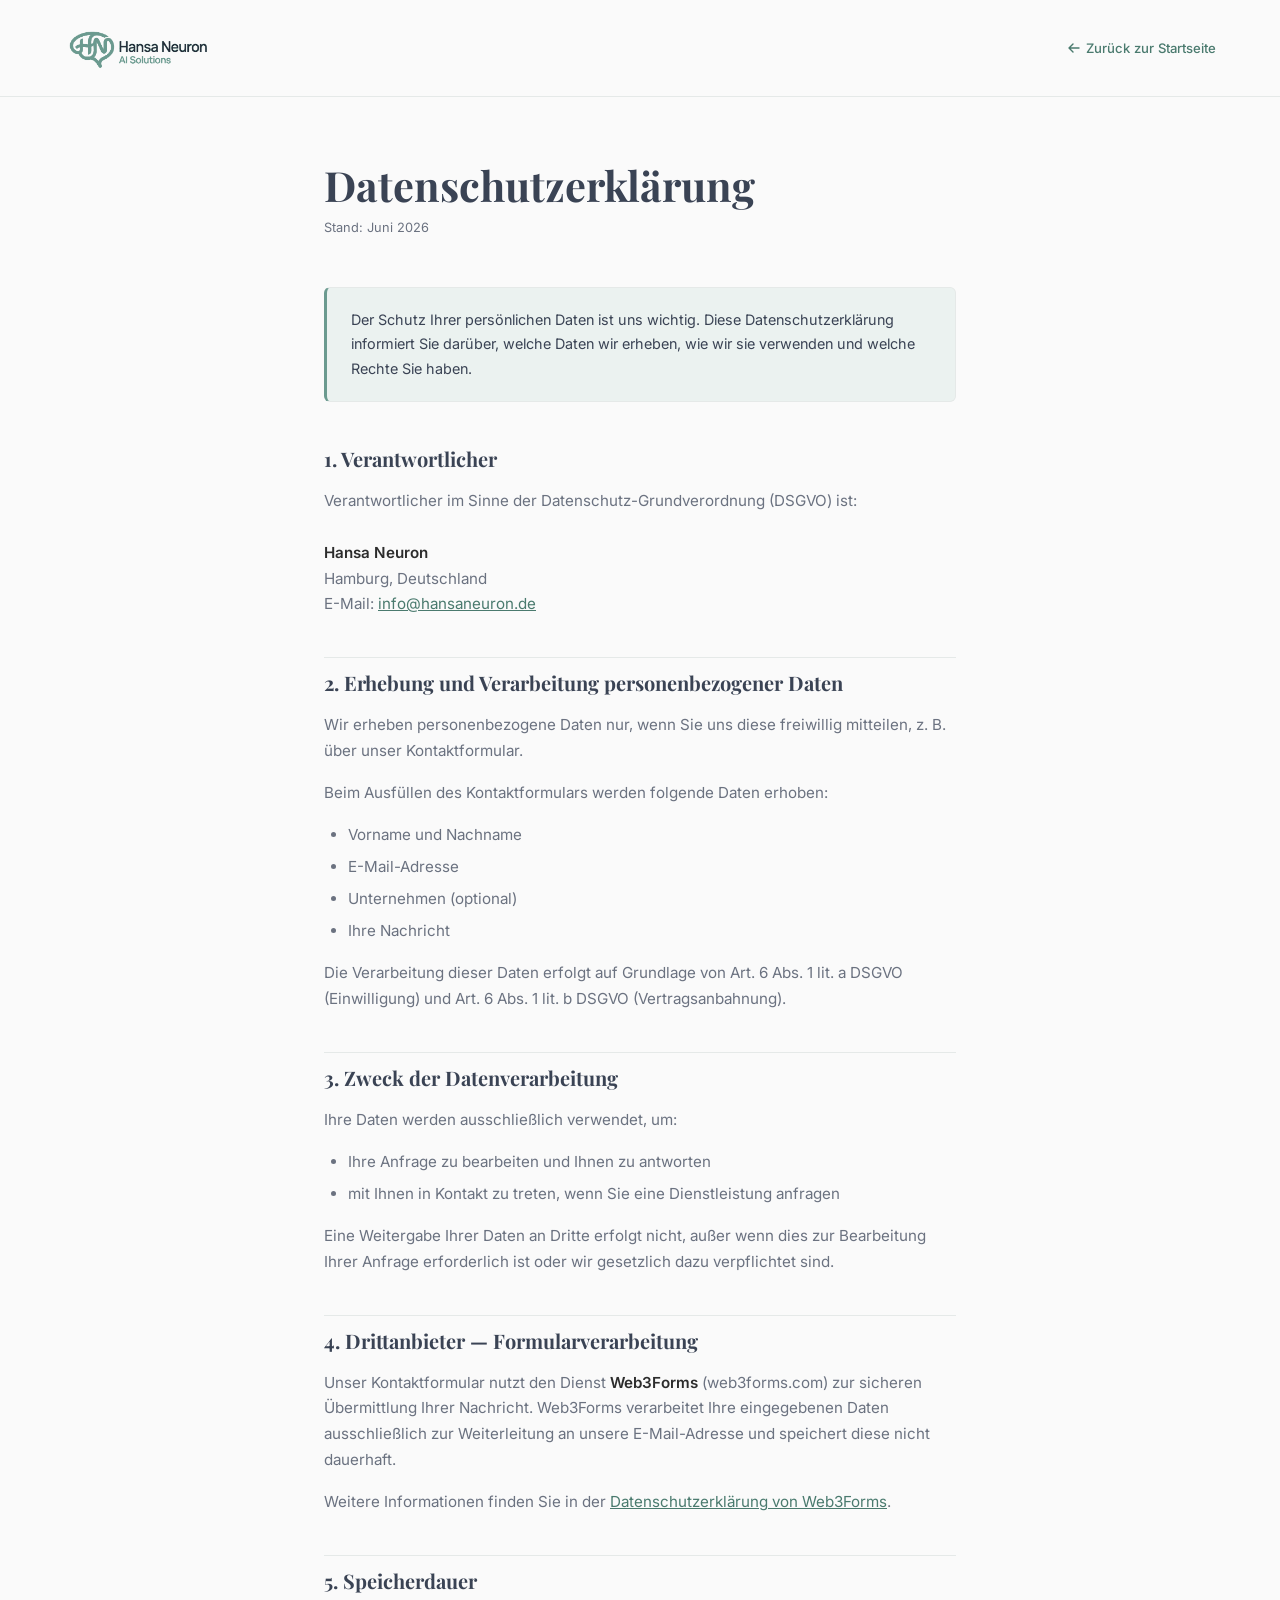
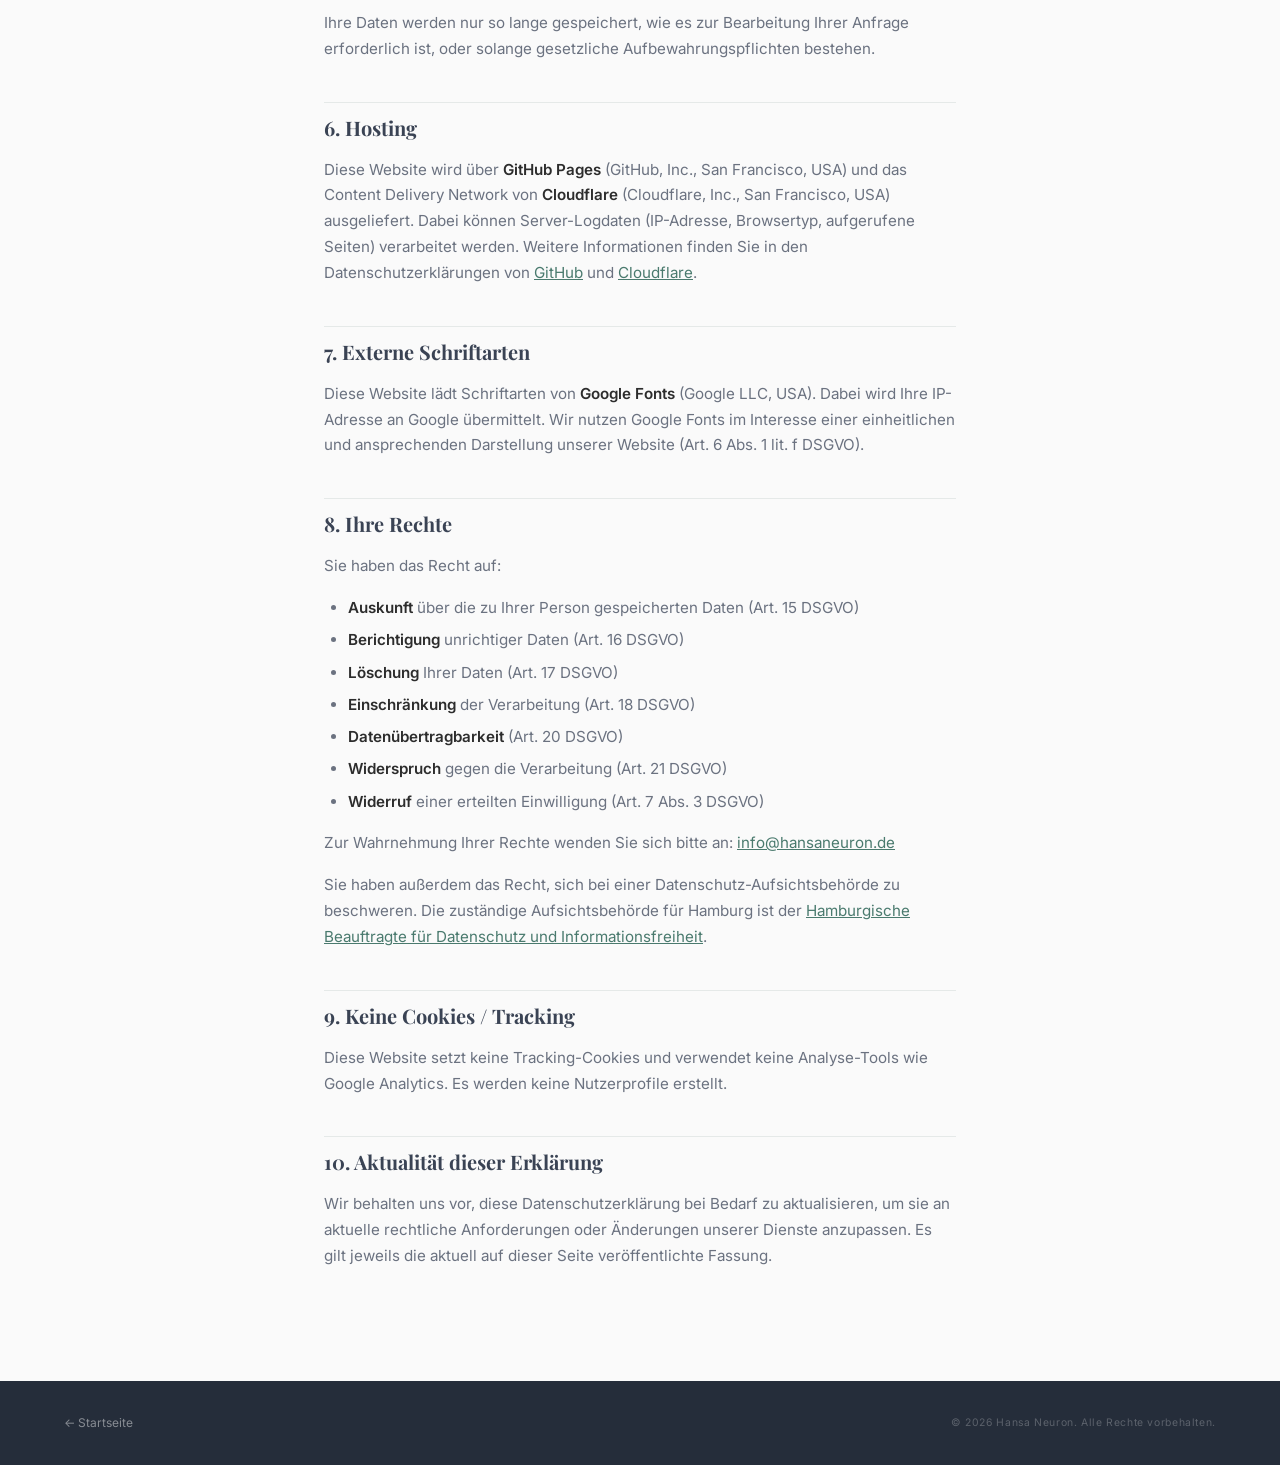
==== datenschutz.html @ 71cb0ec0 "Version 2.0 GDPR Compliance" ====
<!DOCTYPE html>
<html lang="de">
<head>
  <meta charset="UTF-8" />
  <meta name="viewport" content="width=device-width, initial-scale=1.0" />
  <title>Datenschutzerklärung — Hansa Neuron</title>
  <meta name="description" content="Datenschutzerklärung von Hansa Neuron gemäß DSGVO." />
  <link rel="preconnect" href="https://fonts.googleapis.com" />
  <link rel="preconnect" href="https://fonts.gstatic.com" crossorigin />
  <link href="https://fonts.googleapis.com/css2?family=Playfair+Display:ital,wght@0,400;0,700&family=Inter:wght@300;400;500;600&display=swap" rel="stylesheet" />
  <style>
    :root {
      --teal:       #6B9A8F;
      --teal-dark:  #4A7A6E;
      --teal-50:    #EBF2F0;
      --slate:      #3A4354;
      --slate-dark: #252D3A;
      --bg:         #FAFAFA;
      --white:      #FFFFFF;
      --border:     #E5E9E8;
      --text-main:  #2C2C2C;
      --text-muted: #6B7280;
      --ff-display: 'Playfair Display', Georgia, serif;
      --ff-body:    'Inter', system-ui, sans-serif;
    }
    *, *::before, *::after { box-sizing: border-box; margin: 0; padding: 0; }
    html { scroll-behavior: smooth; font-size: 16px; }
    body {
      background: var(--bg);
      color: var(--text-main);
      font-family: var(--ff-body);
      font-weight: 400;
      line-height: 1.7;
    }

    /* Nav */
    nav {
      position: sticky;
      top: 0;
      z-index: 100;
      display: flex;
      align-items: center;
      justify-content: space-between;
      padding: 0.75rem 5vw;
      background: rgba(250,250,250,.97);
      backdrop-filter: blur(8px);
      border-bottom: 1px solid var(--border);
    }
    .nav-logo { display: flex; align-items: center; gap: .75rem; text-decoration: none; }
    .nav-logo-img { height: 72px; width: auto; display: block; }
    .nav-back {
      font-size: .82rem;
      font-weight: 500;
      color: var(--teal-dark);
      text-decoration: none;
      display: inline-flex;
      align-items: center;
      gap: .4rem;
      transition: gap .2s;
    }
    .nav-back:hover { gap: .7rem; }

    /* Main content */
    main {
      max-width: 760px;
      margin: 0 auto;
      padding: 4rem 5vw 6rem;
    }
    .page-title {
      font-family: var(--ff-display);
      font-size: clamp(1.8rem, 4vw, 2.6rem);
      font-weight: 700;
      color: var(--slate);
      line-height: 1.15;
      margin-bottom: .5rem;
    }
    .page-updated {
      font-size: .8rem;
      color: var(--text-muted);
      margin-bottom: 3rem;
    }
    h2 {
      font-family: var(--ff-display);
      font-size: 1.25rem;
      font-weight: 700;
      color: var(--slate);
      margin: 2.5rem 0 .75rem;
      padding-top: .5rem;
      border-top: 1px solid var(--border);
    }
    h2:first-of-type { margin-top: 0; border-top: none; }
    p { margin-bottom: 1rem; color: var(--text-muted); font-size: .95rem; }
    ul { margin: .5rem 0 1rem 1.5rem; color: var(--text-muted); font-size: .95rem; }
    li { margin-bottom: .4rem; }
    a { color: var(--teal-dark); }
    strong { color: var(--text-main); font-weight: 600; }

    /* Info box */
    .info-box {
      background: var(--teal-50);
      border: 1px solid var(--border);
      border-left: 3px solid var(--teal);
      border-radius: 6px;
      padding: 1.25rem 1.5rem;
      margin: 2rem 0;
      font-size: .9rem;
      color: var(--slate);
    }

    /* Footer */
    footer {
      background: var(--slate-dark);
      padding: 2rem 5vw;
      display: flex;
      align-items: center;
      justify-content: space-between;
      flex-wrap: wrap;
      gap: 1rem;
    }
    .footer-copy { font-size: .65rem; letter-spacing: .06em; color: rgba(255,255,255,.25); }
    .footer-link { font-size: .75rem; color: rgba(255,255,255,.45); text-decoration: none; }
    .footer-link:hover { color: #8BB8AE; }
  </style>
</head>
<body>

  <nav>
    <a href="/" class="nav-logo">
      <img src="/assets/HansaNeuron_Logo_transparent.png" alt="Hansa Neuron Logo" class="nav-logo-img" />
    </a>
    <a href="/" class="nav-back">
      <svg width="12" height="12" viewBox="0 0 12 12" fill="none"><path d="M11 6H1M5 2L1 6l4 4" stroke="currentColor" stroke-width="1.4" stroke-linecap="round" stroke-linejoin="round"/></svg>
      Zurück zur Startseite
    </a>
  </nav>

  <main>
    <h1 class="page-title">Datenschutzerklärung</h1>
    <p class="page-updated">Stand: Juni 2026</p>

    <div class="info-box">
      Der Schutz Ihrer persönlichen Daten ist uns wichtig. Diese Datenschutzerklärung informiert Sie darüber, welche Daten wir erheben, wie wir sie verwenden und welche Rechte Sie haben.
    </div>

    <h2>1. Verantwortlicher</h2>
    <p>
      Verantwortlicher im Sinne der Datenschutz-Grundverordnung (DSGVO) ist:<br /><br />
      <strong>Hansa Neuron</strong><br />
      Hamburg, Deutschland<br />
      E-Mail: <a href="mailto:info@hansaneuron.de">info@hansaneuron.de</a>
    </p>

    <h2>2. Erhebung und Verarbeitung personenbezogener Daten</h2>
    <p>Wir erheben personenbezogene Daten nur, wenn Sie uns diese freiwillig mitteilen, z. B. über unser Kontaktformular.</p>
    <p>Beim Ausfüllen des Kontaktformulars werden folgende Daten erhoben:</p>
    <ul>
      <li>Vorname und Nachname</li>
      <li>E-Mail-Adresse</li>
      <li>Unternehmen (optional)</li>
      <li>Ihre Nachricht</li>
    </ul>
    <p>Die Verarbeitung dieser Daten erfolgt auf Grundlage von Art. 6 Abs. 1 lit. a DSGVO (Einwilligung) und Art. 6 Abs. 1 lit. b DSGVO (Vertragsanbahnung).</p>

    <h2>3. Zweck der Datenverarbeitung</h2>
    <p>Ihre Daten werden ausschließlich verwendet, um:</p>
    <ul>
      <li>Ihre Anfrage zu bearbeiten und Ihnen zu antworten</li>
      <li>mit Ihnen in Kontakt zu treten, wenn Sie eine Dienstleistung anfragen</li>
    </ul>
    <p>Eine Weitergabe Ihrer Daten an Dritte erfolgt nicht, außer wenn dies zur Bearbeitung Ihrer Anfrage erforderlich ist oder wir gesetzlich dazu verpflichtet sind.</p>

    <h2>4. Drittanbieter — Formularverarbeitung</h2>
    <p>Unser Kontaktformular nutzt den Dienst <strong>Web3Forms</strong> (web3forms.com) zur sicheren Übermittlung Ihrer Nachricht. Web3Forms verarbeitet Ihre eingegebenen Daten ausschließlich zur Weiterleitung an unsere E-Mail-Adresse und speichert diese nicht dauerhaft.</p>
    <p>Weitere Informationen finden Sie in der <a href="https://web3forms.com/privacy" target="_blank" rel="noopener">Datenschutzerklärung von Web3Forms</a>.</p>

    <h2>5. Speicherdauer</h2>
    <p>Ihre Daten werden nur so lange gespeichert, wie es zur Bearbeitung Ihrer Anfrage erforderlich ist, oder solange gesetzliche Aufbewahrungspflichten bestehen.</p>

    <h2>6. Hosting</h2>
    <p>Diese Website wird über <strong>GitHub Pages</strong> (GitHub, Inc., San Francisco, USA) und das Content Delivery Network von <strong>Cloudflare</strong> (Cloudflare, Inc., San Francisco, USA) ausgeliefert. Dabei können Server-Logdaten (IP-Adresse, Browsertyp, aufgerufene Seiten) verarbeitet werden. Weitere Informationen finden Sie in den Datenschutzerklärungen von <a href="https://docs.github.com/en/site-policy/privacy-policies/github-general-privacy-statement" target="_blank" rel="noopener">GitHub</a> und <a href="https://www.cloudflare.com/de-de/privacypolicy/" target="_blank" rel="noopener">Cloudflare</a>.</p>

    <h2>7. Externe Schriftarten</h2>
    <p>Diese Website lädt Schriftarten von <strong>Google Fonts</strong> (Google LLC, USA). Dabei wird Ihre IP-Adresse an Google übermittelt. Wir nutzen Google Fonts im Interesse einer einheitlichen und ansprechenden Darstellung unserer Website (Art. 6 Abs. 1 lit. f DSGVO).</p>

    <h2>8. Ihre Rechte</h2>
    <p>Sie haben das Recht auf:</p>
    <ul>
      <li><strong>Auskunft</strong> über die zu Ihrer Person gespeicherten Daten (Art. 15 DSGVO)</li>
      <li><strong>Berichtigung</strong> unrichtiger Daten (Art. 16 DSGVO)</li>
      <li><strong>Löschung</strong> Ihrer Daten (Art. 17 DSGVO)</li>
      <li><strong>Einschränkung</strong> der Verarbeitung (Art. 18 DSGVO)</li>
      <li><strong>Datenübertragbarkeit</strong> (Art. 20 DSGVO)</li>
      <li><strong>Widerspruch</strong> gegen die Verarbeitung (Art. 21 DSGVO)</li>
      <li><strong>Widerruf</strong> einer erteilten Einwilligung (Art. 7 Abs. 3 DSGVO)</li>
    </ul>
    <p>Zur Wahrnehmung Ihrer Rechte wenden Sie sich bitte an: <a href="mailto:info@hansaneuron.de">info@hansaneuron.de</a></p>
    <p>Sie haben außerdem das Recht, sich bei einer Datenschutz-Aufsichtsbehörde zu beschweren. Die zuständige Aufsichtsbehörde für Hamburg ist der <a href="https://datenschutz.hamburg.de/" target="_blank" rel="noopener">Hamburgische Beauftragte für Datenschutz und Informationsfreiheit</a>.</p>

    <h2>9. Keine Cookies / Tracking</h2>
    <p>Diese Website setzt keine Tracking-Cookies und verwendet keine Analyse-Tools wie Google Analytics. Es werden keine Nutzerprofile erstellt.</p>

    <h2>10. Aktualität dieser Erklärung</h2>
    <p>Wir behalten uns vor, diese Datenschutzerklärung bei Bedarf zu aktualisieren, um sie an aktuelle rechtliche Anforderungen oder Änderungen unserer Dienste anzupassen. Es gilt jeweils die aktuell auf dieser Seite veröffentlichte Fassung.</p>
  </main>

  <footer>
    <a href="/" class="footer-link">← Startseite</a>
    <span class="footer-copy">© 2026 Hansa Neuron. Alle Rechte vorbehalten.</span>
  </footer>

</body>
</html>
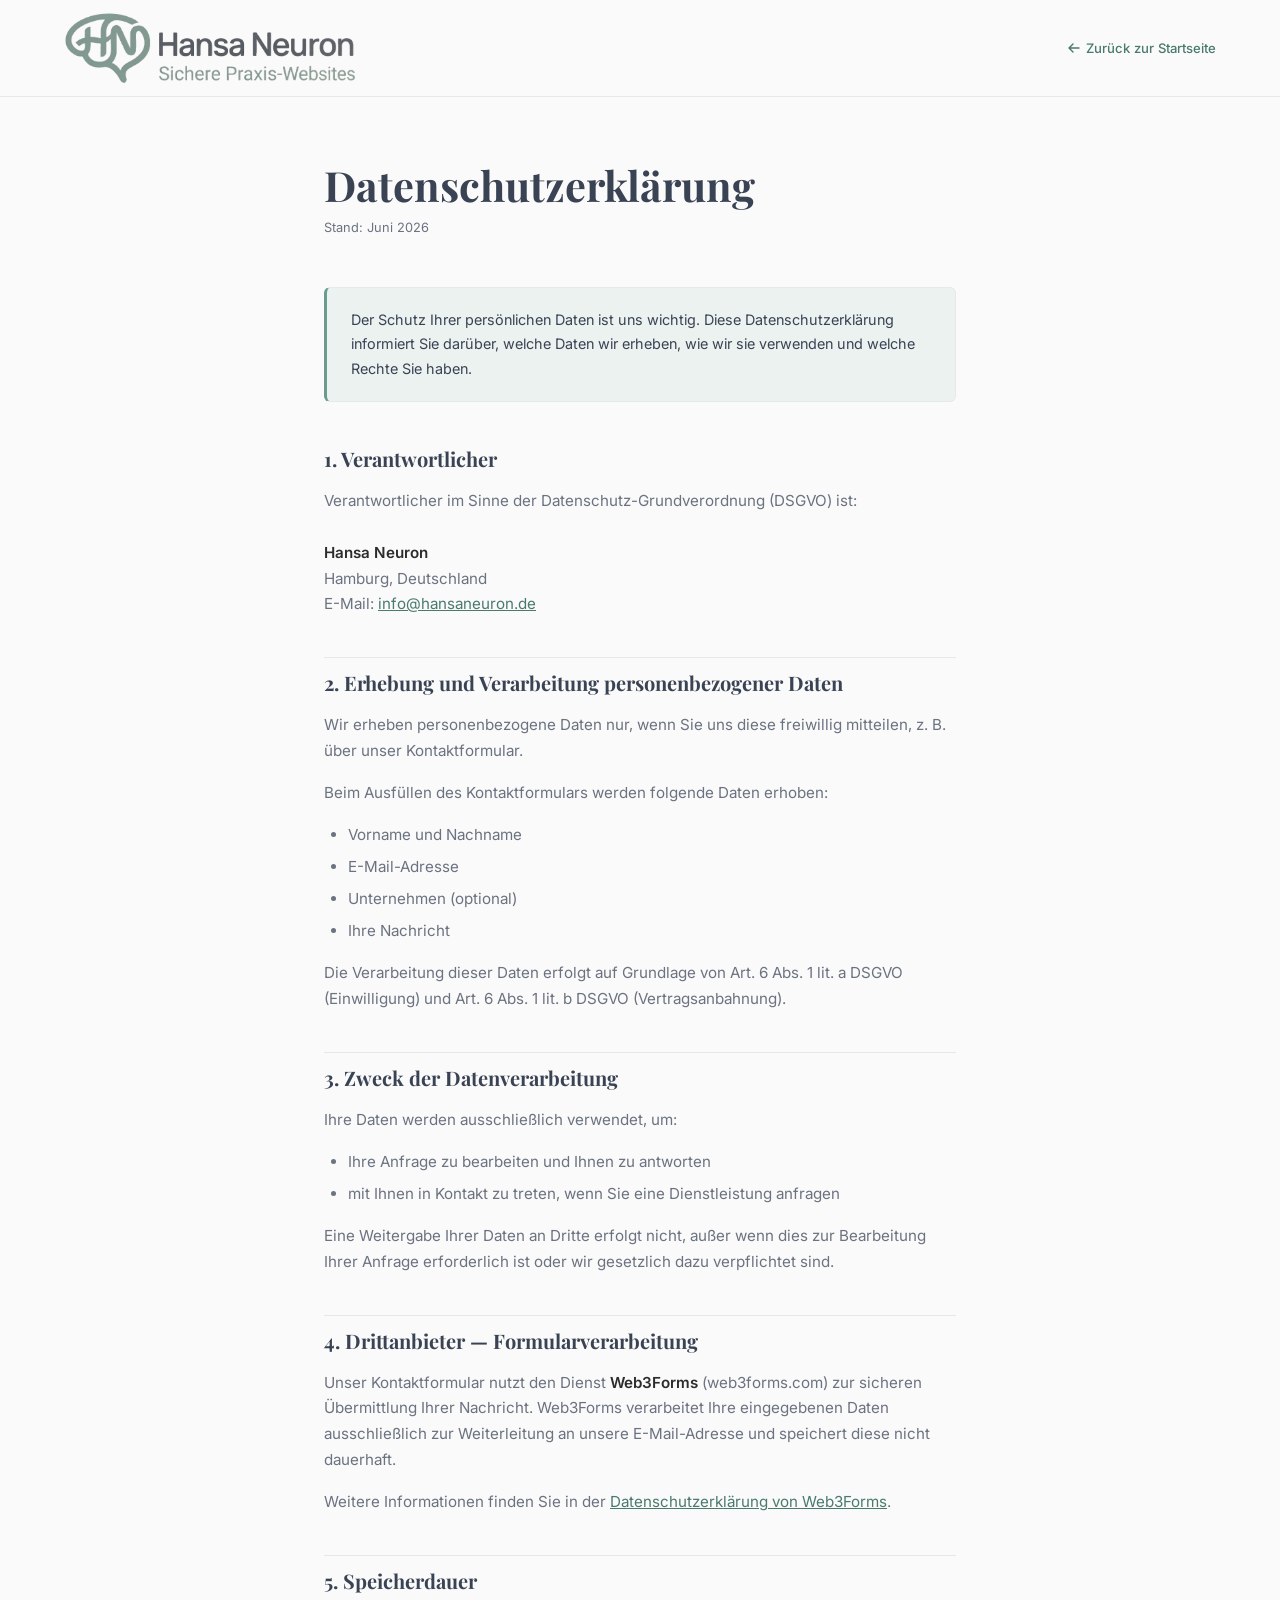
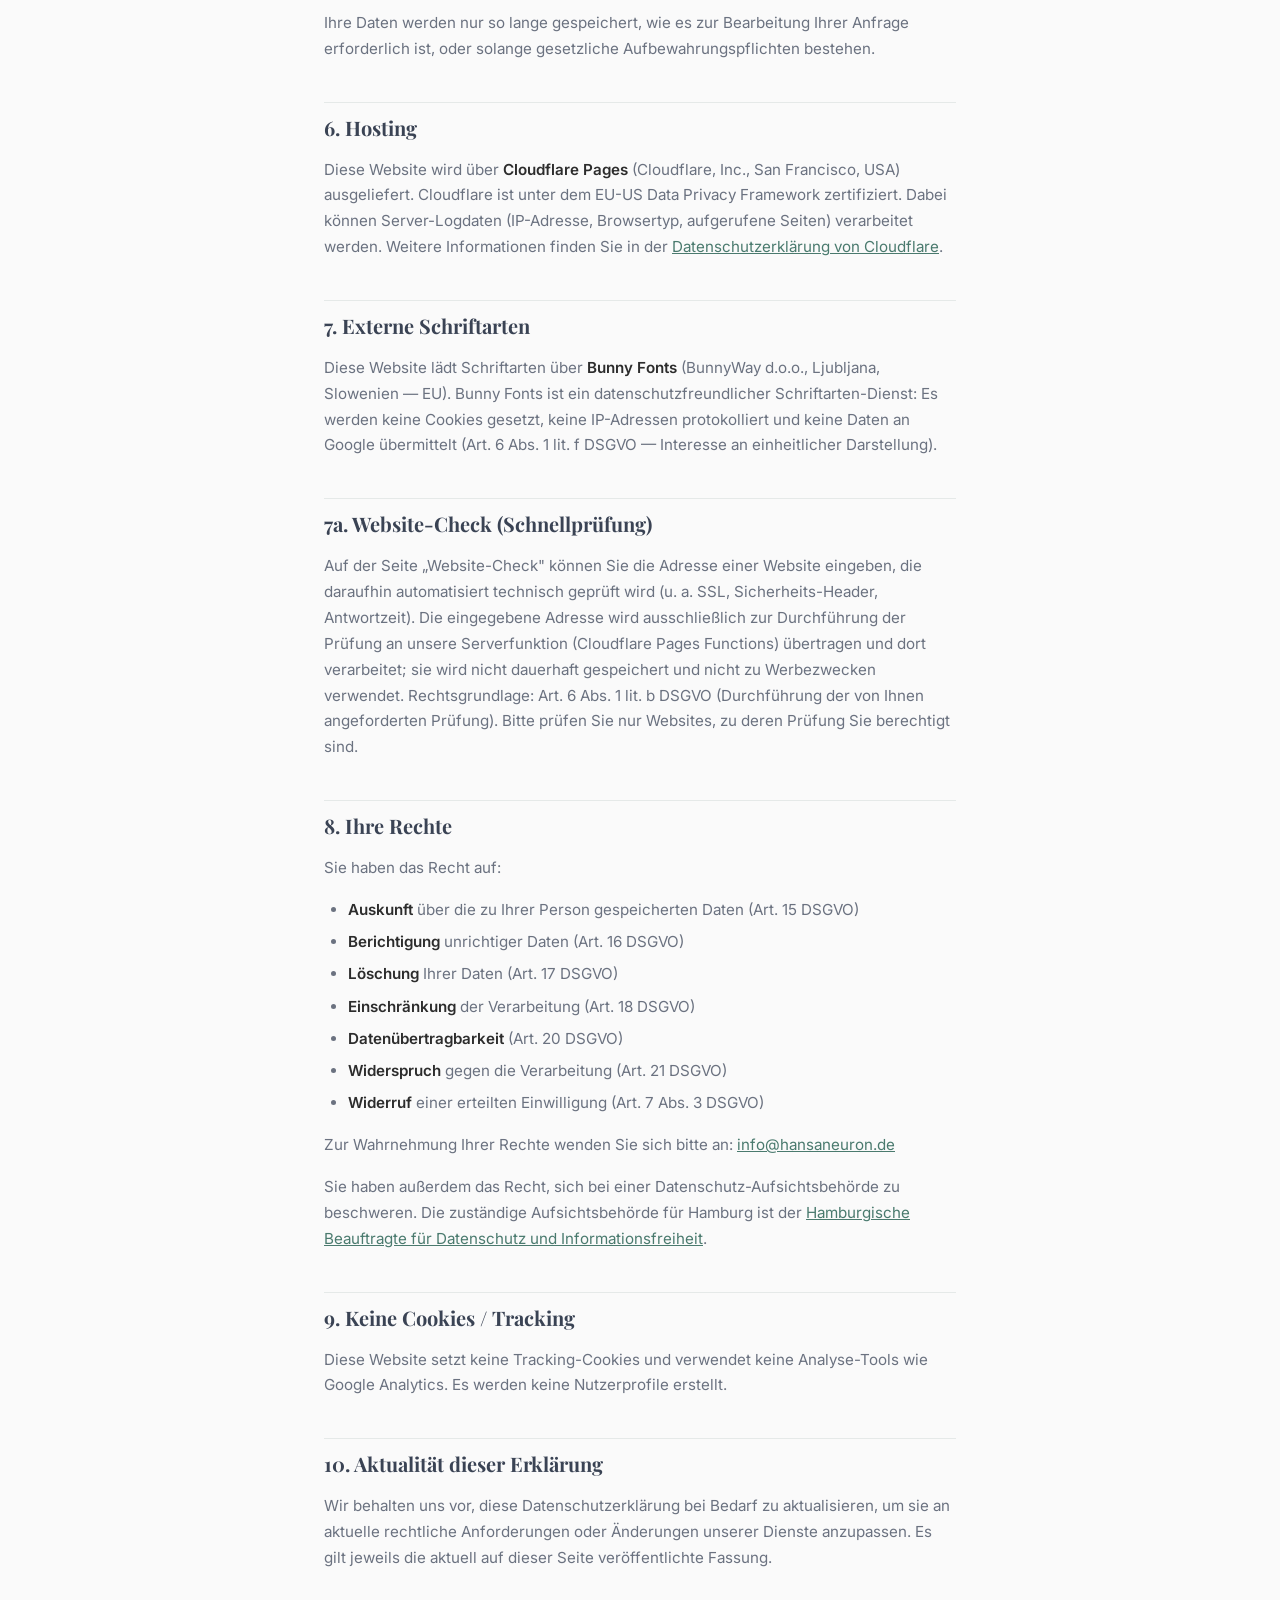
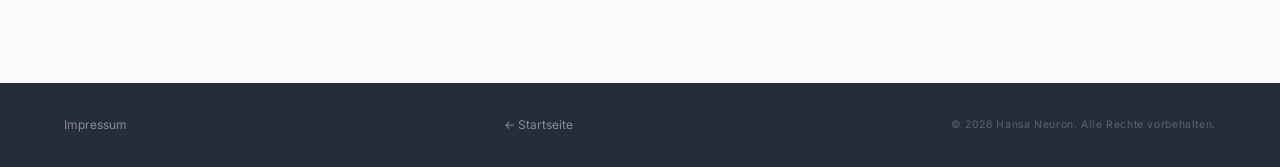
==== commit 87b8853d: "Version 3.0 Temporary Sichere Praxis-Websites page." ====
--- a/datenschutz.html
+++ b/datenschutz.html
@@ -5,9 +5,8 @@
   <meta name="viewport" content="width=device-width, initial-scale=1.0" />
   <title>Datenschutzerklärung — Hansa Neuron</title>
   <meta name="description" content="Datenschutzerklärung von Hansa Neuron gemäß DSGVO." />
-  <link rel="preconnect" href="https://fonts.googleapis.com" />
-  <link rel="preconnect" href="https://fonts.gstatic.com" crossorigin />
-  <link href="https://fonts.googleapis.com/css2?family=Playfair+Display:ital,wght@0,400;0,700&family=Inter:wght@300;400;500;600&display=swap" rel="stylesheet" />
+  <link rel="preconnect" href="https://fonts.bunny.net" />
+  <link href="https://fonts.bunny.net/css2?family=Playfair+Display:ital,wght@0,400;0,700&family=Inter:wght@300;400;500;600&display=swap" rel="stylesheet" />
   <style>
     :root {
       --teal:       #6B9A8F;
@@ -177,10 +176,13 @@
     <p>Ihre Daten werden nur so lange gespeichert, wie es zur Bearbeitung Ihrer Anfrage erforderlich ist, oder solange gesetzliche Aufbewahrungspflichten bestehen.</p>
 
     <h2>6. Hosting</h2>
-    <p>Diese Website wird über <strong>GitHub Pages</strong> (GitHub, Inc., San Francisco, USA) und das Content Delivery Network von <strong>Cloudflare</strong> (Cloudflare, Inc., San Francisco, USA) ausgeliefert. Dabei können Server-Logdaten (IP-Adresse, Browsertyp, aufgerufene Seiten) verarbeitet werden. Weitere Informationen finden Sie in den Datenschutzerklärungen von <a href="https://docs.github.com/en/site-policy/privacy-policies/github-general-privacy-statement" target="_blank" rel="noopener">GitHub</a> und <a href="https://www.cloudflare.com/de-de/privacypolicy/" target="_blank" rel="noopener">Cloudflare</a>.</p>
+    <p>Diese Website wird über <strong>Cloudflare Pages</strong> (Cloudflare, Inc., San Francisco, USA) ausgeliefert. Cloudflare ist unter dem EU-US Data Privacy Framework zertifiziert. Dabei können Server-Logdaten (IP-Adresse, Browsertyp, aufgerufene Seiten) verarbeitet werden. Weitere Informationen finden Sie in der <a href="https://www.cloudflare.com/de-de/privacypolicy/" target="_blank" rel="noopener">Datenschutzerklärung von Cloudflare</a>.</p>
 
     <h2>7. Externe Schriftarten</h2>
-    <p>Diese Website lädt Schriftarten von <strong>Google Fonts</strong> (Google LLC, USA). Dabei wird Ihre IP-Adresse an Google übermittelt. Wir nutzen Google Fonts im Interesse einer einheitlichen und ansprechenden Darstellung unserer Website (Art. 6 Abs. 1 lit. f DSGVO).</p>
+    <p>Diese Website lädt Schriftarten über <strong>Bunny Fonts</strong> (BunnyWay d.o.o., Ljubljana, Slowenien — EU). Bunny Fonts ist ein datenschutzfreundlicher Schriftarten-Dienst: Es werden keine Cookies gesetzt, keine IP-Adressen protokolliert und keine Daten an Google übermittelt (Art. 6 Abs. 1 lit. f DSGVO — Interesse an einheitlicher Darstellung).</p>
+
+    <h2>7a. Website-Check (Schnellprüfung)</h2>
+    <p>Auf der Seite „Website-Check" können Sie die Adresse einer Website eingeben, die daraufhin automatisiert technisch geprüft wird (u. a. SSL, Sicherheits-Header, Antwortzeit). Die eingegebene Adresse wird ausschließlich zur Durchführung der Prüfung an unsere Serverfunktion (Cloudflare Pages Functions) übertragen und dort verarbeitet; sie wird nicht dauerhaft gespeichert und nicht zu Werbezwecken verwendet. Rechtsgrundlage: Art. 6 Abs. 1 lit. b DSGVO (Durchführung der von Ihnen angeforderten Prüfung). Bitte prüfen Sie nur Websites, zu deren Prüfung Sie berechtigt sind.</p>
 
     <h2>8. Ihre Rechte</h2>
     <p>Sie haben das Recht auf:</p>
@@ -204,6 +206,7 @@
   </main>
 
   <footer>
+    <a href="impressum.html" class="footer-link">Impressum</a>
     <a href="/" class="footer-link">← Startseite</a>
     <span class="footer-copy">© 2026 Hansa Neuron. Alle Rechte vorbehalten.</span>
   </footer>
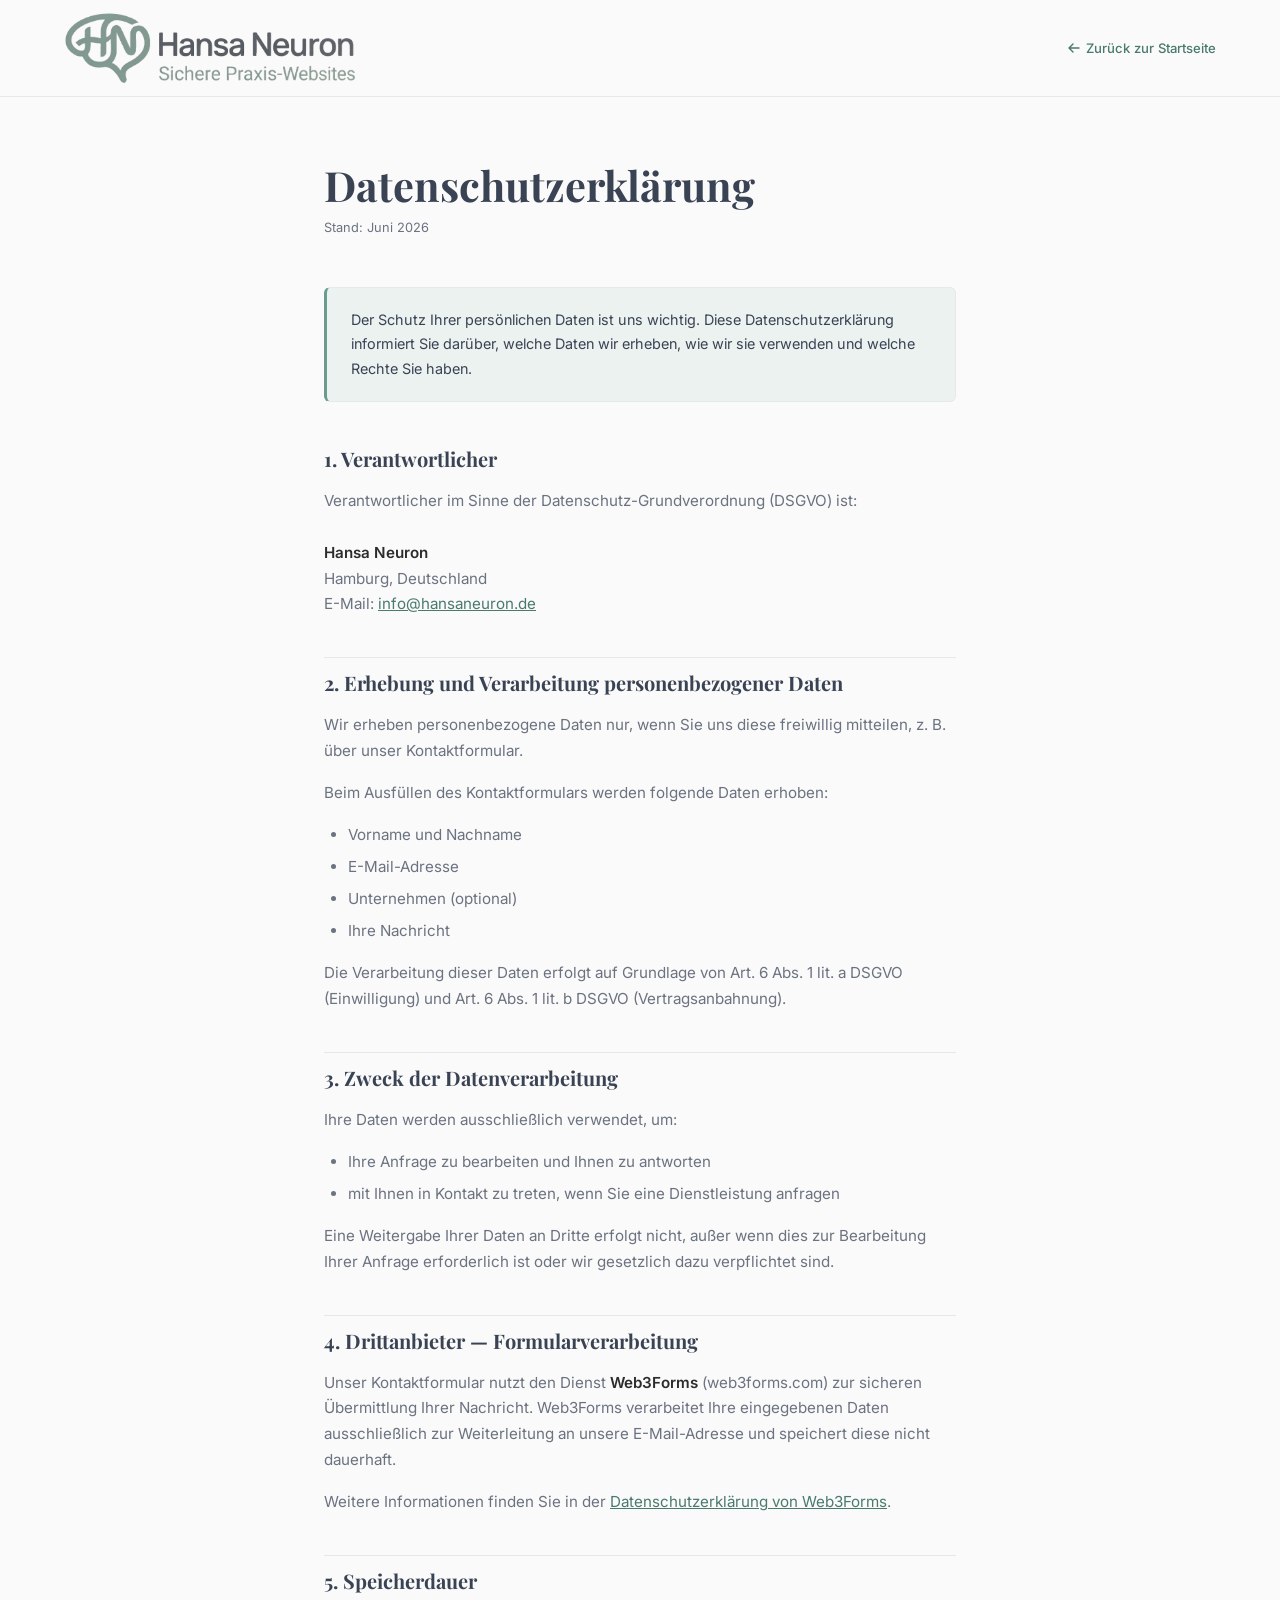
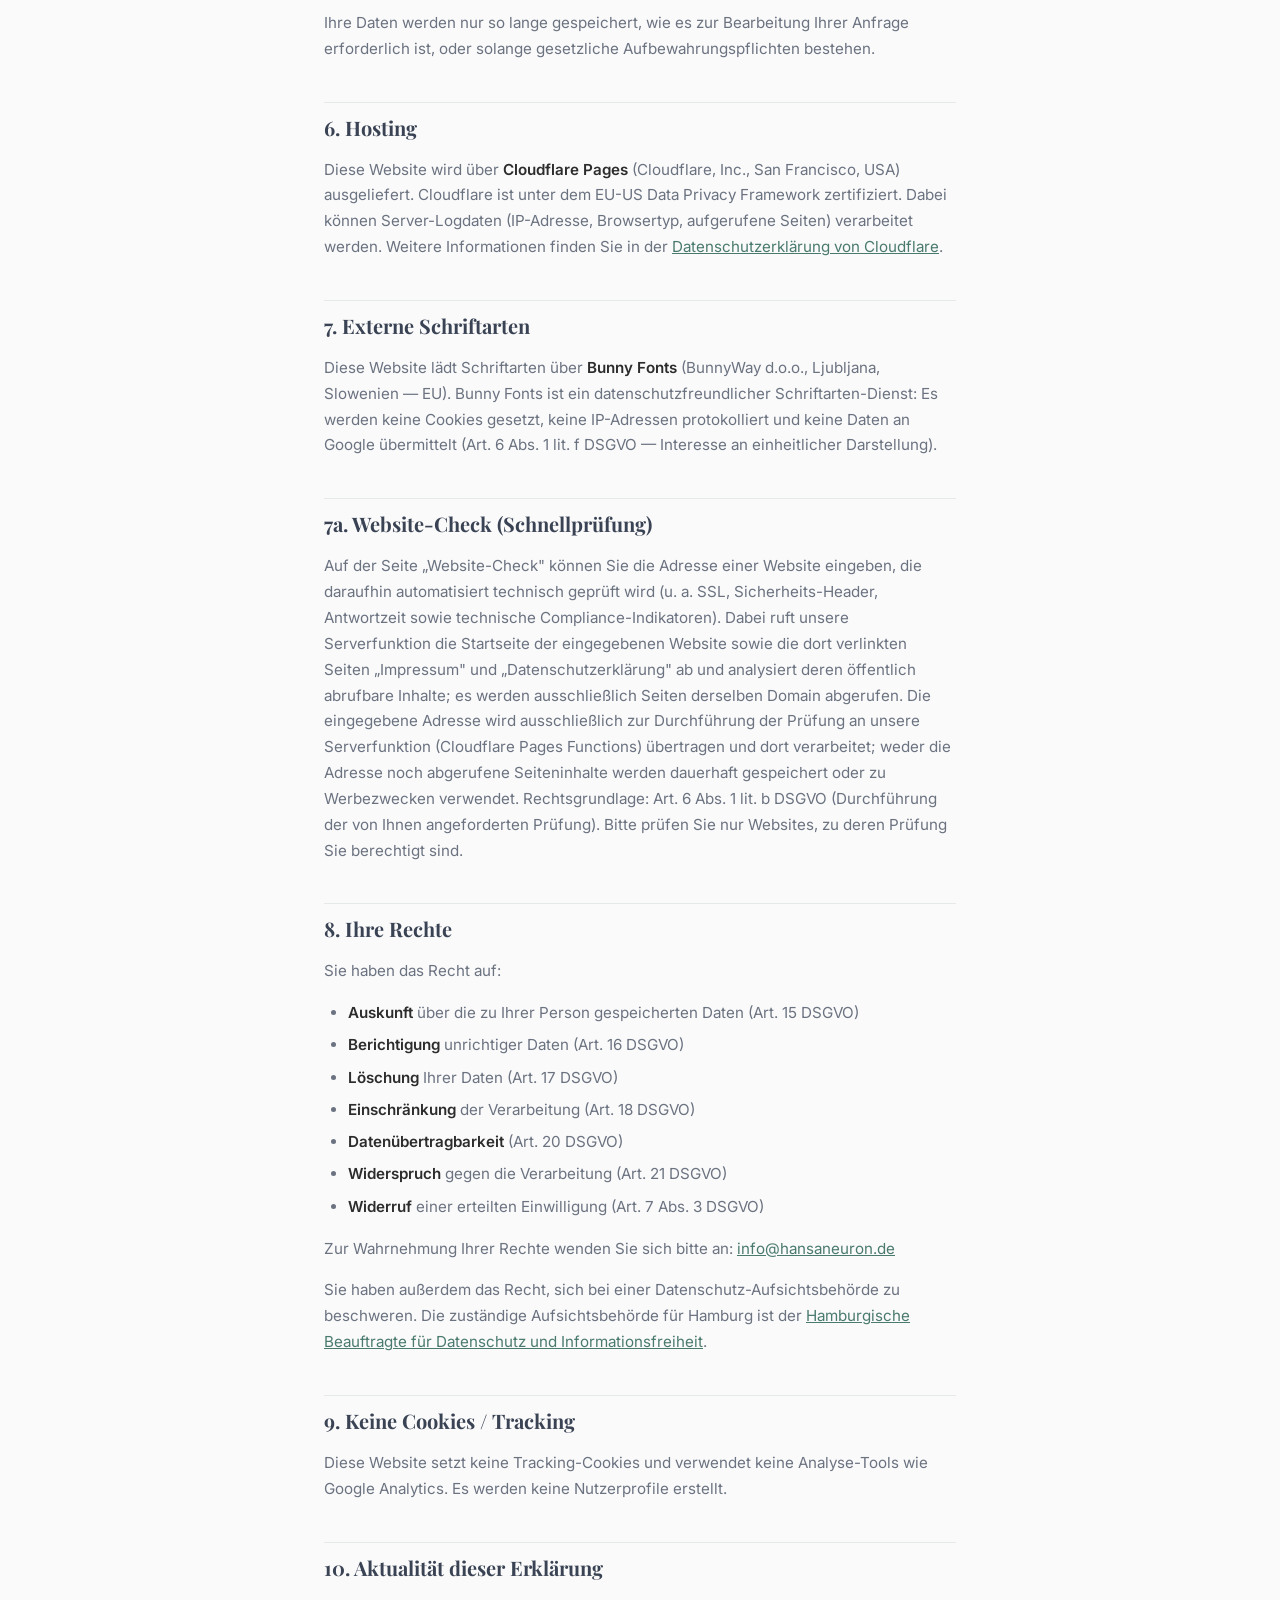
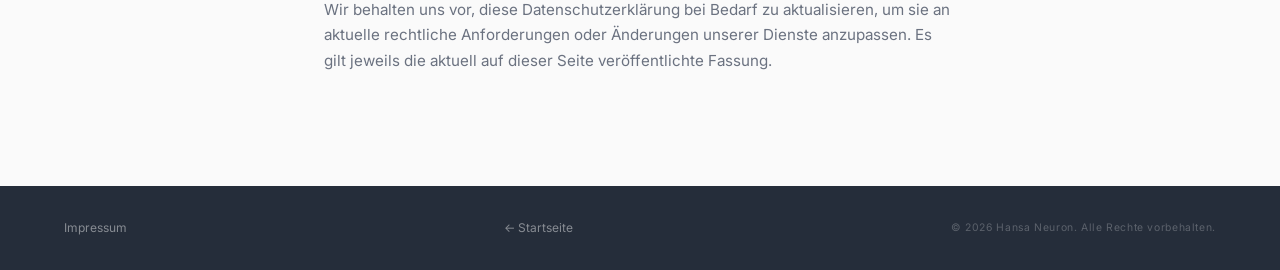
==== commit e24271cb: "Version 3.1 New Compliance Checker!" ====
--- a/datenschutz.html
+++ b/datenschutz.html
@@ -182,7 +182,7 @@
     <p>Diese Website lädt Schriftarten über <strong>Bunny Fonts</strong> (BunnyWay d.o.o., Ljubljana, Slowenien — EU). Bunny Fonts ist ein datenschutzfreundlicher Schriftarten-Dienst: Es werden keine Cookies gesetzt, keine IP-Adressen protokolliert und keine Daten an Google übermittelt (Art. 6 Abs. 1 lit. f DSGVO — Interesse an einheitlicher Darstellung).</p>
 
     <h2>7a. Website-Check (Schnellprüfung)</h2>
-    <p>Auf der Seite „Website-Check" können Sie die Adresse einer Website eingeben, die daraufhin automatisiert technisch geprüft wird (u. a. SSL, Sicherheits-Header, Antwortzeit). Die eingegebene Adresse wird ausschließlich zur Durchführung der Prüfung an unsere Serverfunktion (Cloudflare Pages Functions) übertragen und dort verarbeitet; sie wird nicht dauerhaft gespeichert und nicht zu Werbezwecken verwendet. Rechtsgrundlage: Art. 6 Abs. 1 lit. b DSGVO (Durchführung der von Ihnen angeforderten Prüfung). Bitte prüfen Sie nur Websites, zu deren Prüfung Sie berechtigt sind.</p>
+    <p>Auf der Seite „Website-Check" können Sie die Adresse einer Website eingeben, die daraufhin automatisiert technisch geprüft wird (u. a. SSL, Sicherheits-Header, Antwortzeit sowie technische Compliance-Indikatoren). Dabei ruft unsere Serverfunktion die Startseite der eingegebenen Website sowie die dort verlinkten Seiten „Impressum" und „Datenschutzerklärung" ab und analysiert deren öffentlich abrufbare Inhalte; es werden ausschließlich Seiten derselben Domain abgerufen. Die eingegebene Adresse wird ausschließlich zur Durchführung der Prüfung an unsere Serverfunktion (Cloudflare Pages Functions) übertragen und dort verarbeitet; weder die Adresse noch abgerufene Seiteninhalte werden dauerhaft gespeichert oder zu Werbezwecken verwendet. Rechtsgrundlage: Art. 6 Abs. 1 lit. b DSGVO (Durchführung der von Ihnen angeforderten Prüfung). Bitte prüfen Sie nur Websites, zu deren Prüfung Sie berechtigt sind.</p>
 
     <h2>8. Ihre Rechte</h2>
     <p>Sie haben das Recht auf:</p>
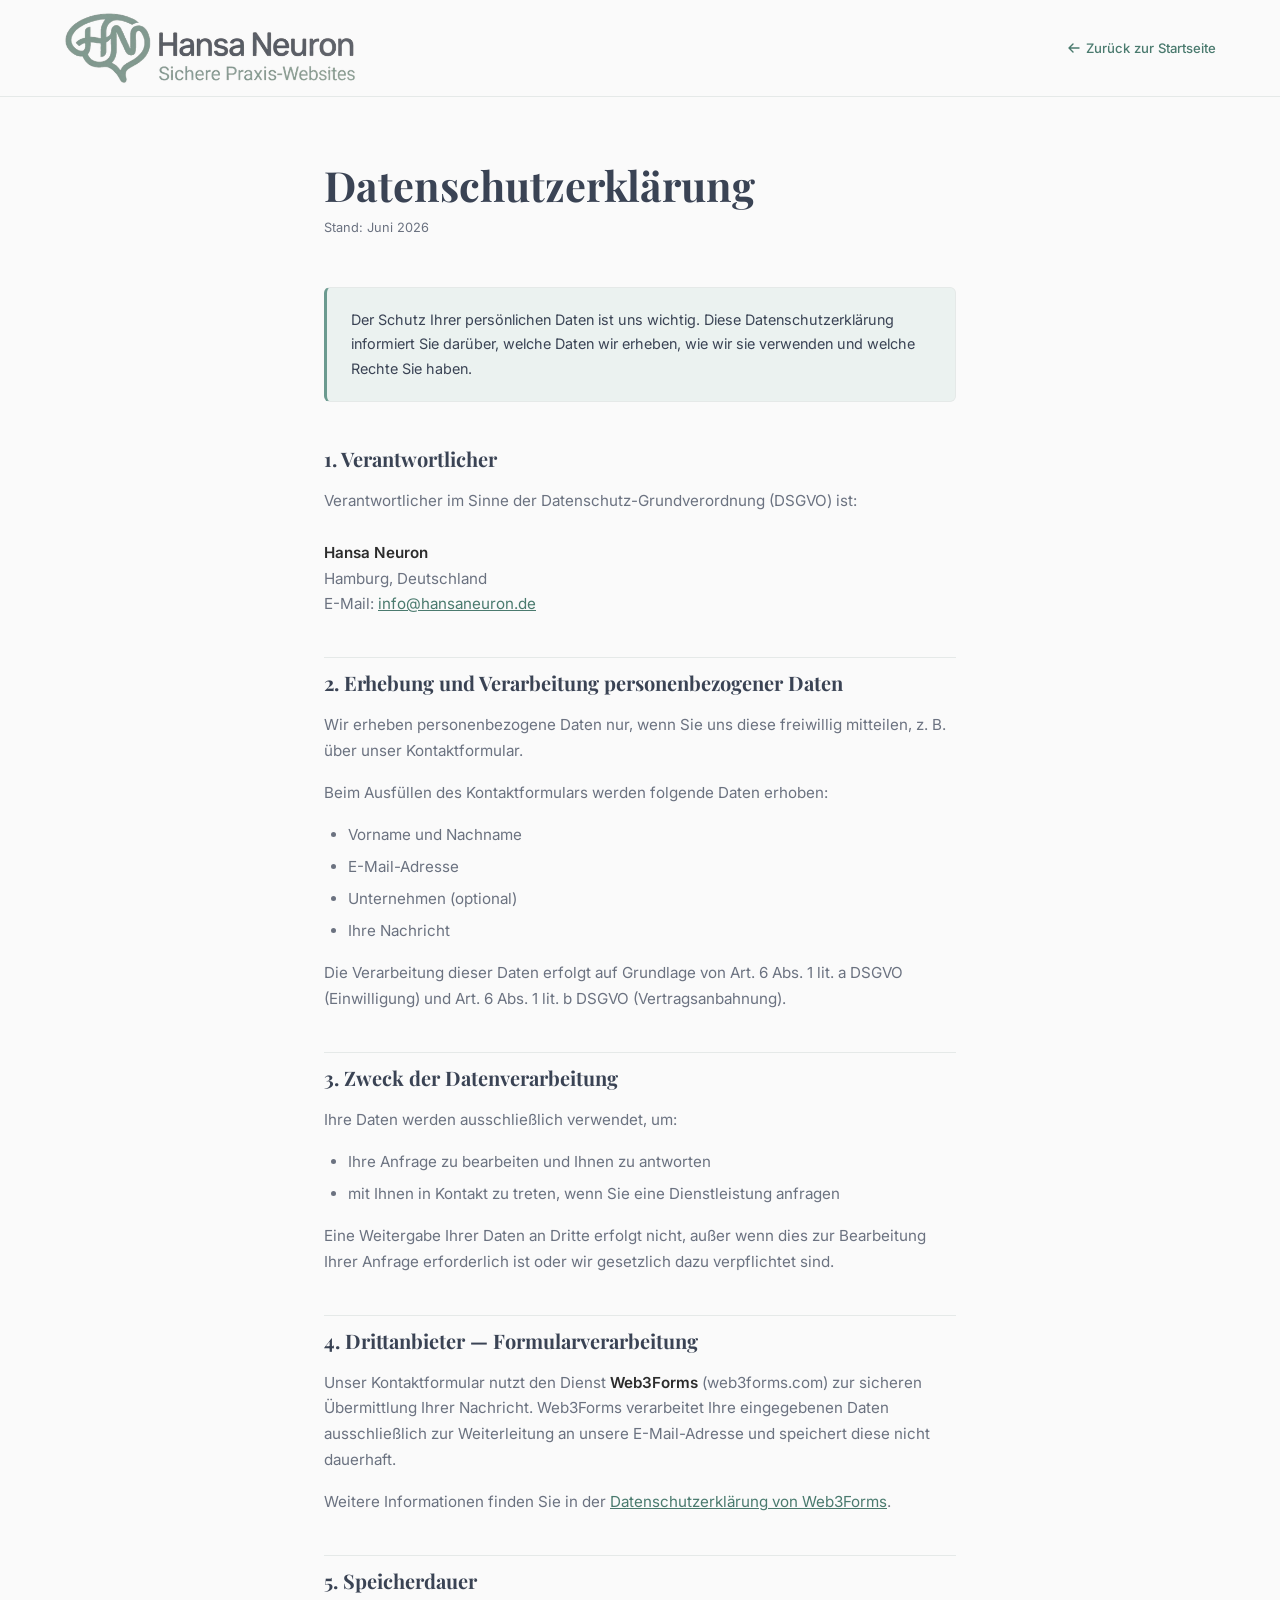
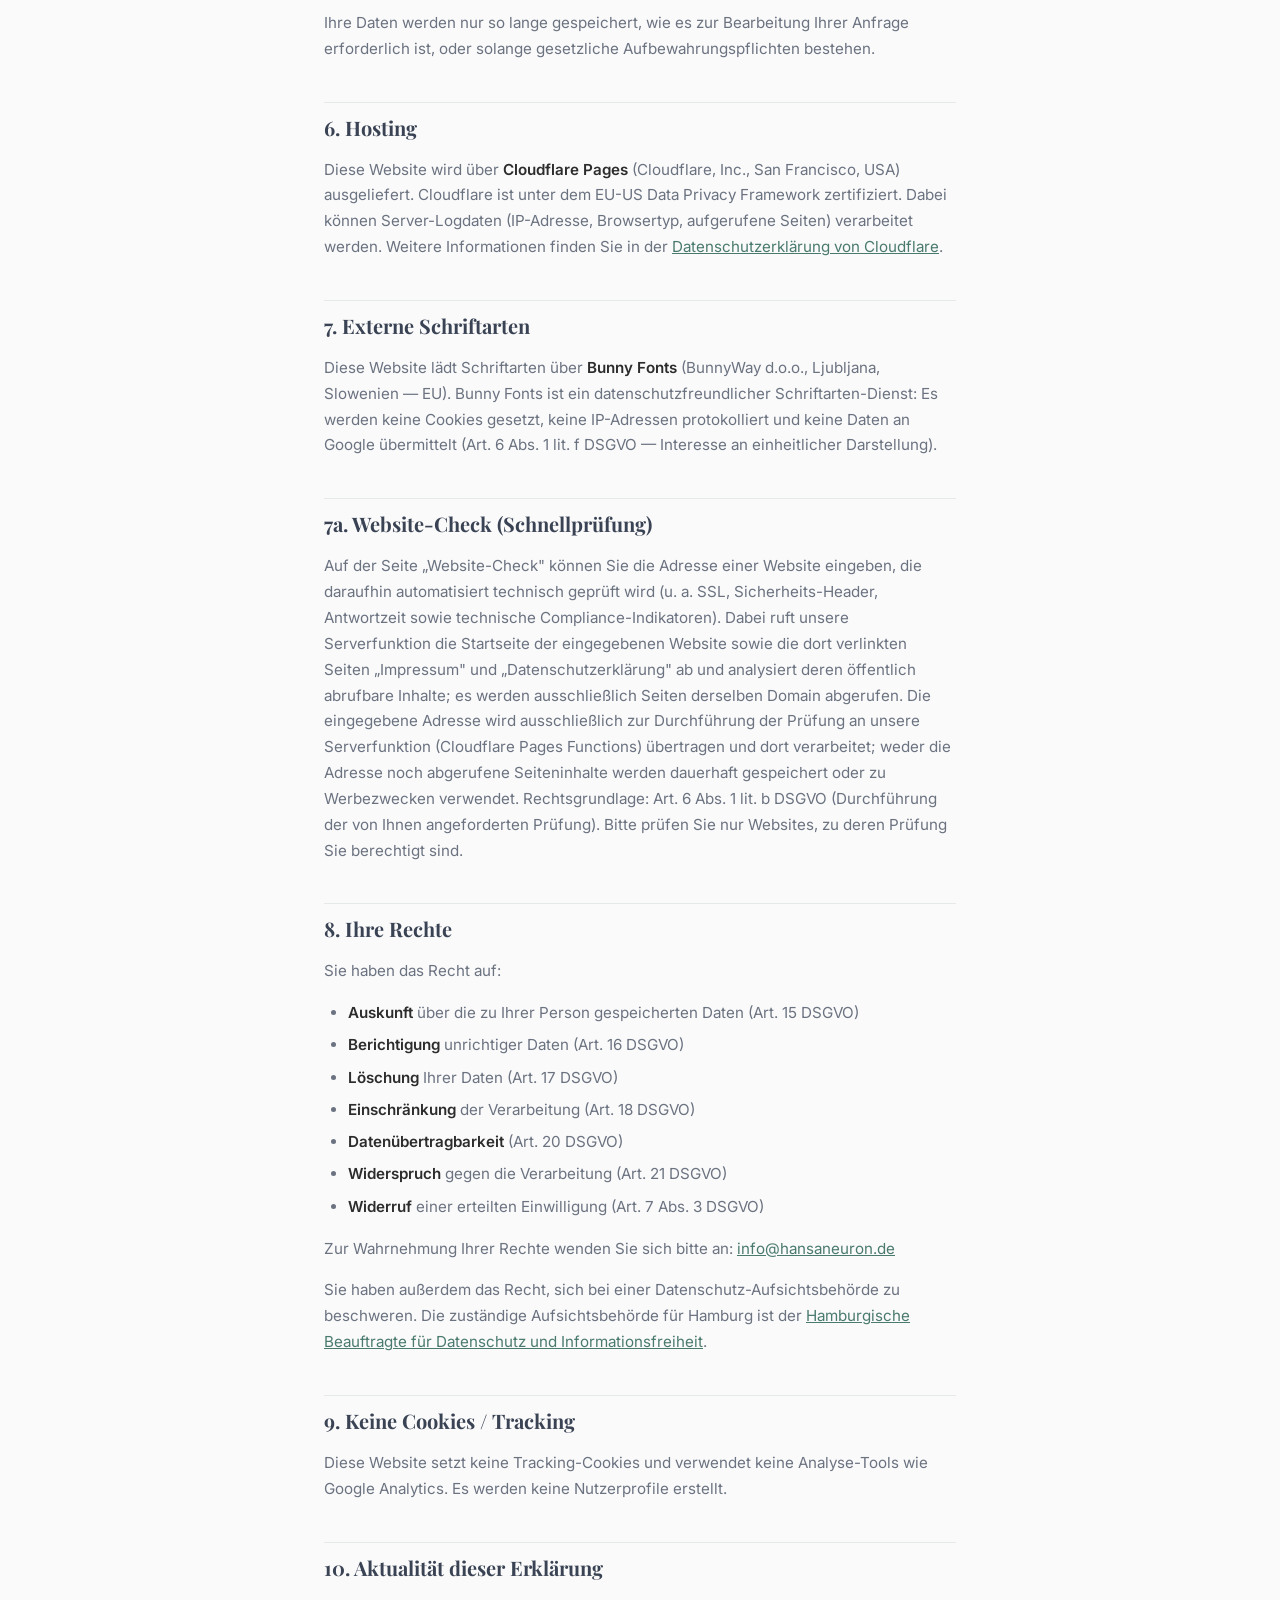
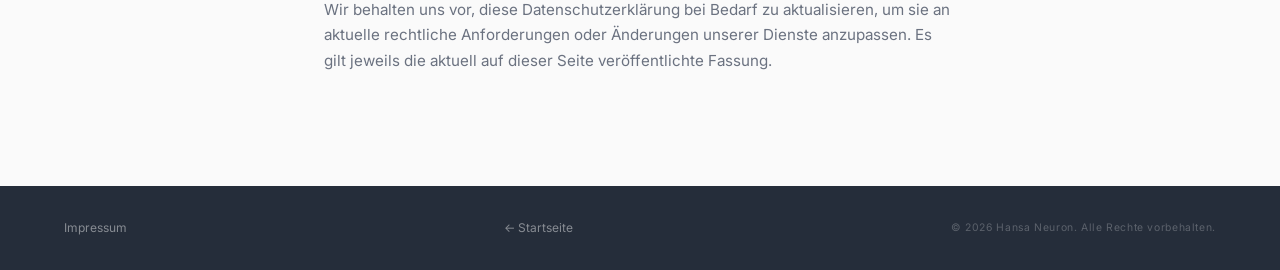
==== commit 252a12c3: "Version 3.9 SEO Updates" ====
--- a/datenschutz.html
+++ b/datenschutz.html
@@ -5,6 +5,23 @@
   <meta name="viewport" content="width=device-width, initial-scale=1.0" />
   <title>Datenschutzerklärung — Hansa Neuron</title>
   <meta name="description" content="Datenschutzerklärung von Hansa Neuron gemäß DSGVO." />
+  <link rel="canonical" href="https://hansaneuron.de/datenschutz.html" />
+  <link rel="alternate" hreflang="de" href="https://hansaneuron.de/datenschutz.html" />
+  <link rel="alternate" hreflang="en" href="https://hansaneuron.com/privacy.html" />
+  <link rel="alternate" hreflang="x-default" href="https://hansaneuron.de/datenschutz.html" />
+  <meta property="og:type" content="website" />
+  <meta property="og:site_name" content="Hansa Neuron" />
+  <meta property="og:title" content="Datenschutzerklärung — Hansa Neuron" />
+  <meta property="og:description" content="Datenschutzerklärung von Hansa Neuron gemäß DSGVO." />
+  <meta property="og:url" content="https://hansaneuron.de/datenschutz.html" />
+  <meta property="og:locale" content="de_DE" />
+  <meta property="og:image" content="https://hansaneuron.de/assets/og-image.png" />
+  <meta property="og:image:width" content="1200" />
+  <meta property="og:image:height" content="630" />
+  <meta name="twitter:card" content="summary_large_image" />
+  <meta name="twitter:title" content="Datenschutzerklärung — Hansa Neuron" />
+  <meta name="twitter:description" content="Datenschutzerklärung von Hansa Neuron gemäß DSGVO." />
+  <meta name="twitter:image" content="https://hansaneuron.de/assets/og-image.png" />
   <link rel="preconnect" href="https://fonts.bunny.net" />
   <link href="https://fonts.bunny.net/css2?family=Playfair+Display:ital,wght@0,400;0,700&family=Inter:wght@300;400;500;600&display=swap" rel="stylesheet" />
   <style>
@@ -125,7 +142,7 @@
 
   <nav>
     <a href="/" class="nav-logo">
-      <img src="/assets/HansaNeuron_Logo_transparent.png" alt="Hansa Neuron Logo" class="nav-logo-img" />
+      <img src="/assets/HansaNeuron_Logo_transparent.webp" alt="Hansa Neuron Logo" class="nav-logo-img" />
     </a>
     <a href="/" class="nav-back">
       <svg width="12" height="12" viewBox="0 0 12 12" fill="none"><path d="M11 6H1M5 2L1 6l4 4" stroke="currentColor" stroke-width="1.4" stroke-linecap="round" stroke-linejoin="round"/></svg>
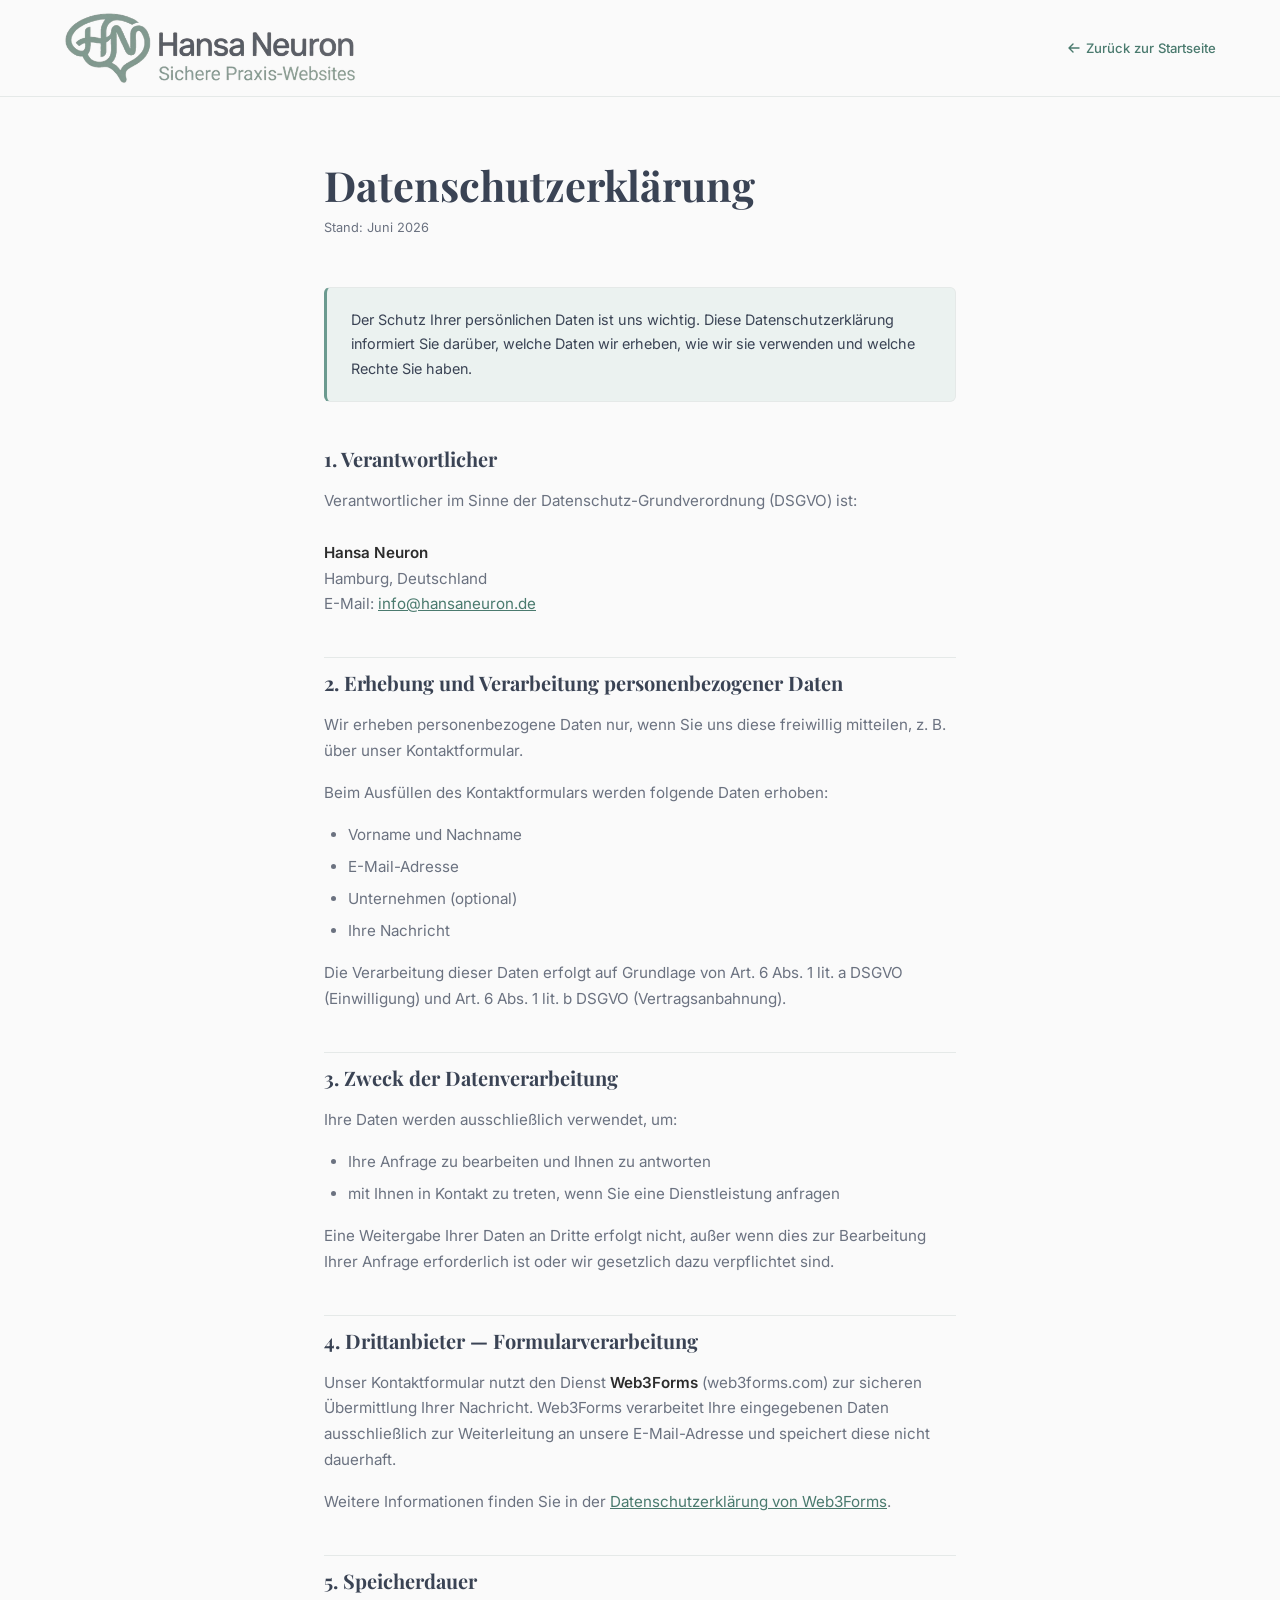
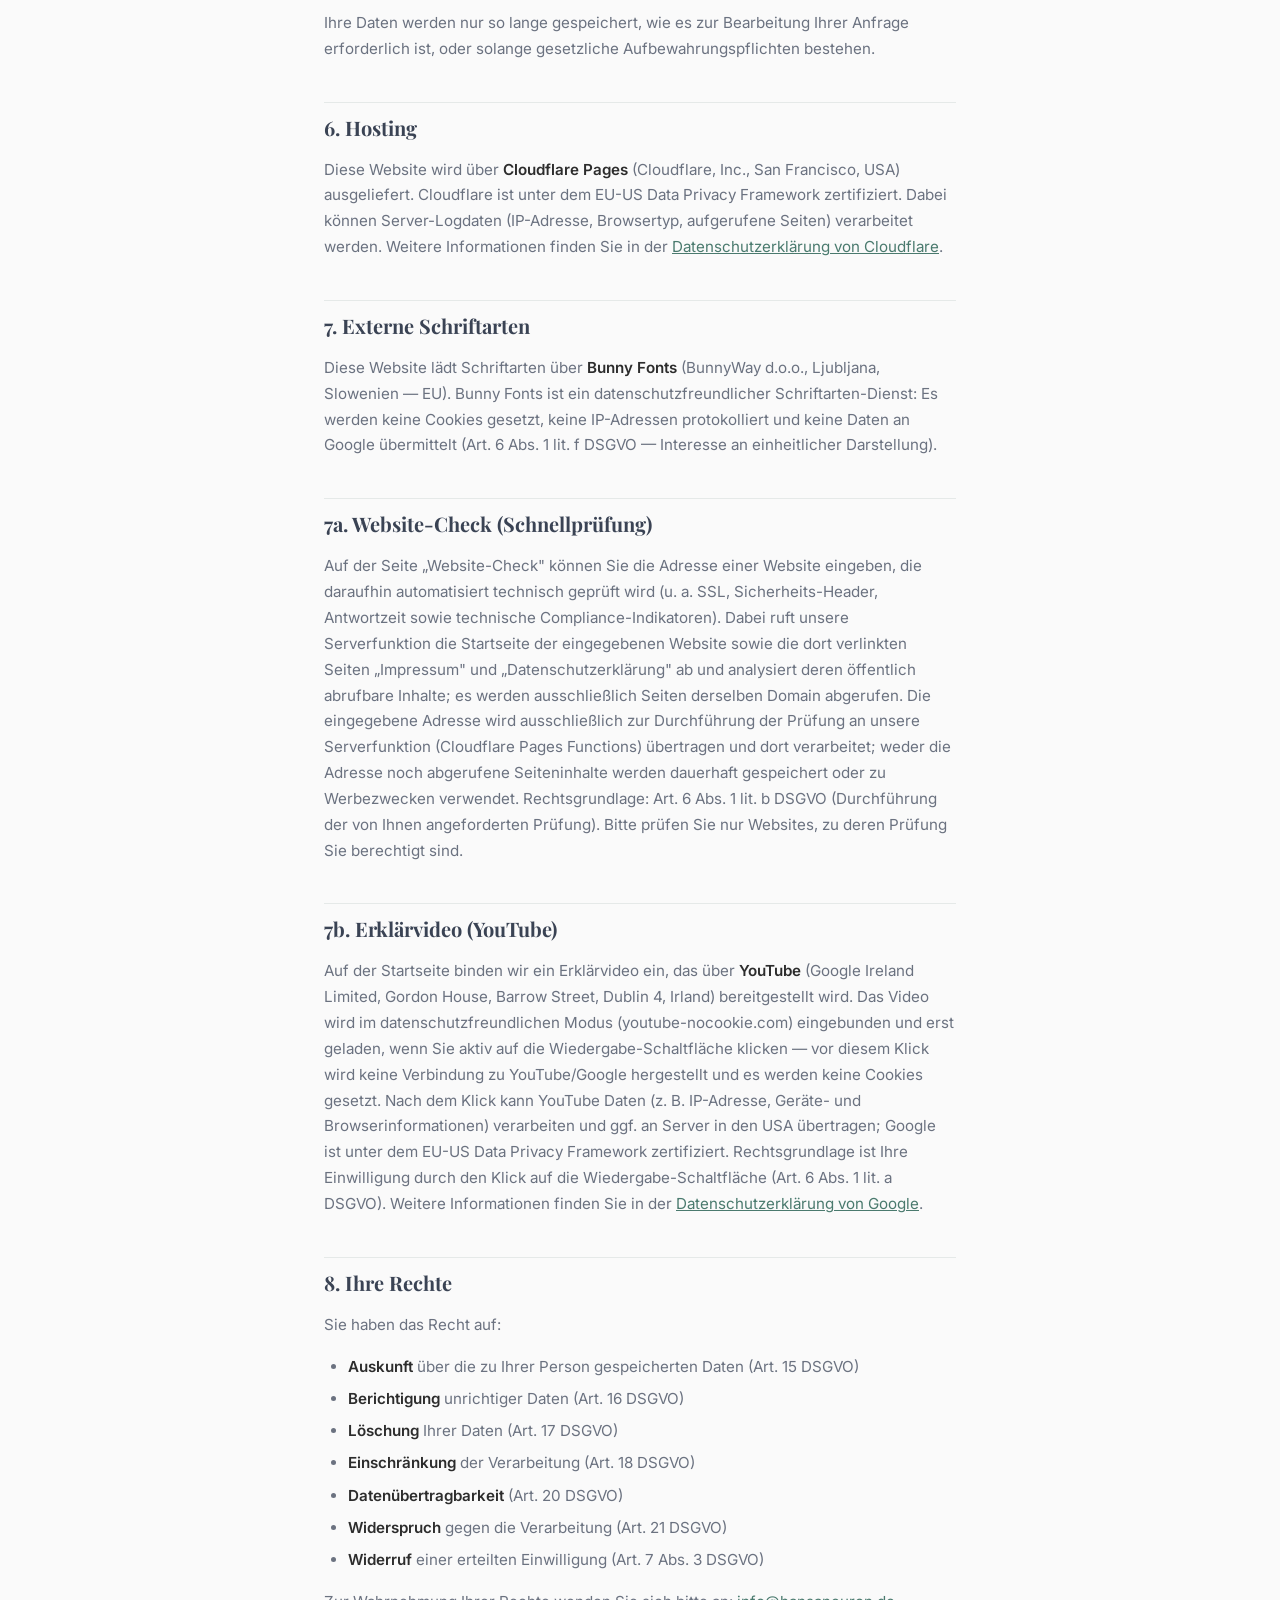
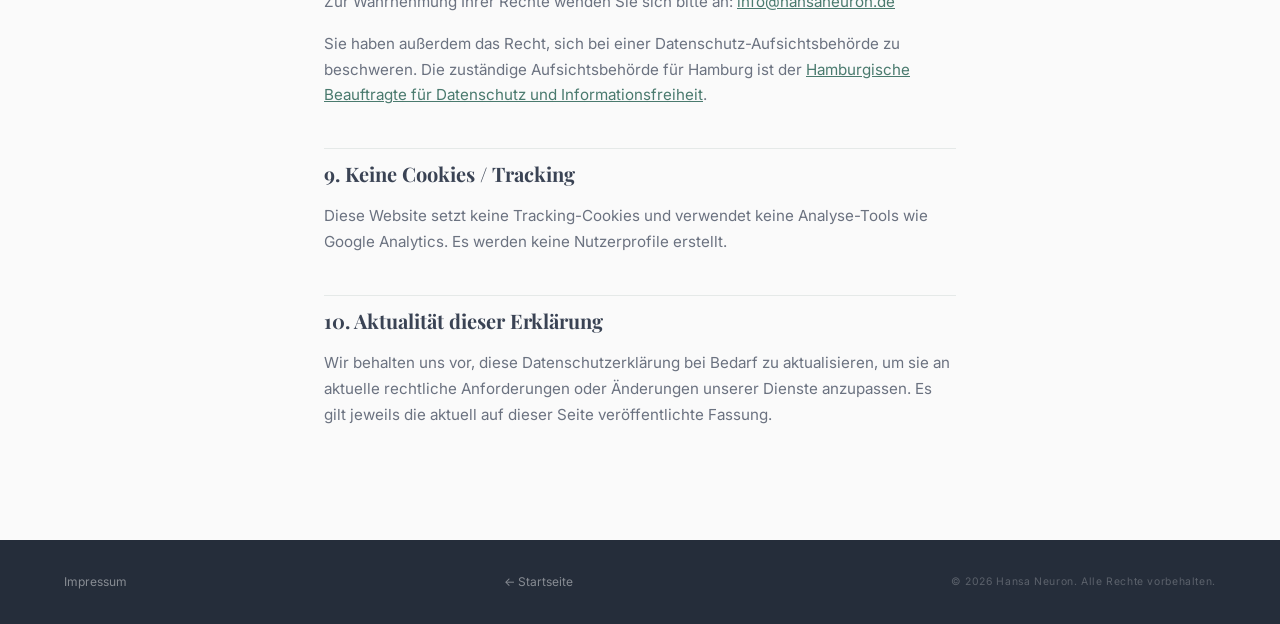
==== commit e6c2773f: "Version 3.9 Explainer video update" ====
--- a/datenschutz.html
+++ b/datenschutz.html
@@ -22,6 +22,9 @@
   <meta name="twitter:title" content="Datenschutzerklärung — Hansa Neuron" />
   <meta name="twitter:description" content="Datenschutzerklärung von Hansa Neuron gemäß DSGVO." />
   <meta name="twitter:image" content="https://hansaneuron.de/assets/og-image.png" />
+  <link rel="icon" type="image/x-icon" href="/favicon.ico">
+  <link rel="icon" type="image/png" sizes="32x32" href="/assets/favicon-32x32.png">
+  <link rel="icon" type="image/png" sizes="16x16" href="/assets/favicon-16x16.png">
   <link rel="preconnect" href="https://fonts.bunny.net" />
   <link href="https://fonts.bunny.net/css2?family=Playfair+Display:ital,wght@0,400;0,700&family=Inter:wght@300;400;500;600&display=swap" rel="stylesheet" />
   <style>
@@ -201,6 +204,9 @@
     <h2>7a. Website-Check (Schnellprüfung)</h2>
     <p>Auf der Seite „Website-Check" können Sie die Adresse einer Website eingeben, die daraufhin automatisiert technisch geprüft wird (u. a. SSL, Sicherheits-Header, Antwortzeit sowie technische Compliance-Indikatoren). Dabei ruft unsere Serverfunktion die Startseite der eingegebenen Website sowie die dort verlinkten Seiten „Impressum" und „Datenschutzerklärung" ab und analysiert deren öffentlich abrufbare Inhalte; es werden ausschließlich Seiten derselben Domain abgerufen. Die eingegebene Adresse wird ausschließlich zur Durchführung der Prüfung an unsere Serverfunktion (Cloudflare Pages Functions) übertragen und dort verarbeitet; weder die Adresse noch abgerufene Seiteninhalte werden dauerhaft gespeichert oder zu Werbezwecken verwendet. Rechtsgrundlage: Art. 6 Abs. 1 lit. b DSGVO (Durchführung der von Ihnen angeforderten Prüfung). Bitte prüfen Sie nur Websites, zu deren Prüfung Sie berechtigt sind.</p>
 
+    <h2>7b. Erklärvideo (YouTube)</h2>
+    <p>Auf der Startseite binden wir ein Erklärvideo ein, das über <strong>YouTube</strong> (Google Ireland Limited, Gordon House, Barrow Street, Dublin 4, Irland) bereitgestellt wird. Das Video wird im datenschutzfreundlichen Modus (youtube-nocookie.com) eingebunden und erst geladen, wenn Sie aktiv auf die Wiedergabe-Schaltfläche klicken — vor diesem Klick wird keine Verbindung zu YouTube/Google hergestellt und es werden keine Cookies gesetzt. Nach dem Klick kann YouTube Daten (z. B. IP-Adresse, Geräte- und Browserinformationen) verarbeiten und ggf. an Server in den USA übertragen; Google ist unter dem EU-US Data Privacy Framework zertifiziert. Rechtsgrundlage ist Ihre Einwilligung durch den Klick auf die Wiedergabe-Schaltfläche (Art. 6 Abs. 1 lit. a DSGVO). Weitere Informationen finden Sie in der <a href="https://policies.google.com/privacy" target="_blank" rel="noopener">Datenschutzerklärung von Google</a>.</p>
+
     <h2>8. Ihre Rechte</h2>
     <p>Sie haben das Recht auf:</p>
     <ul>
